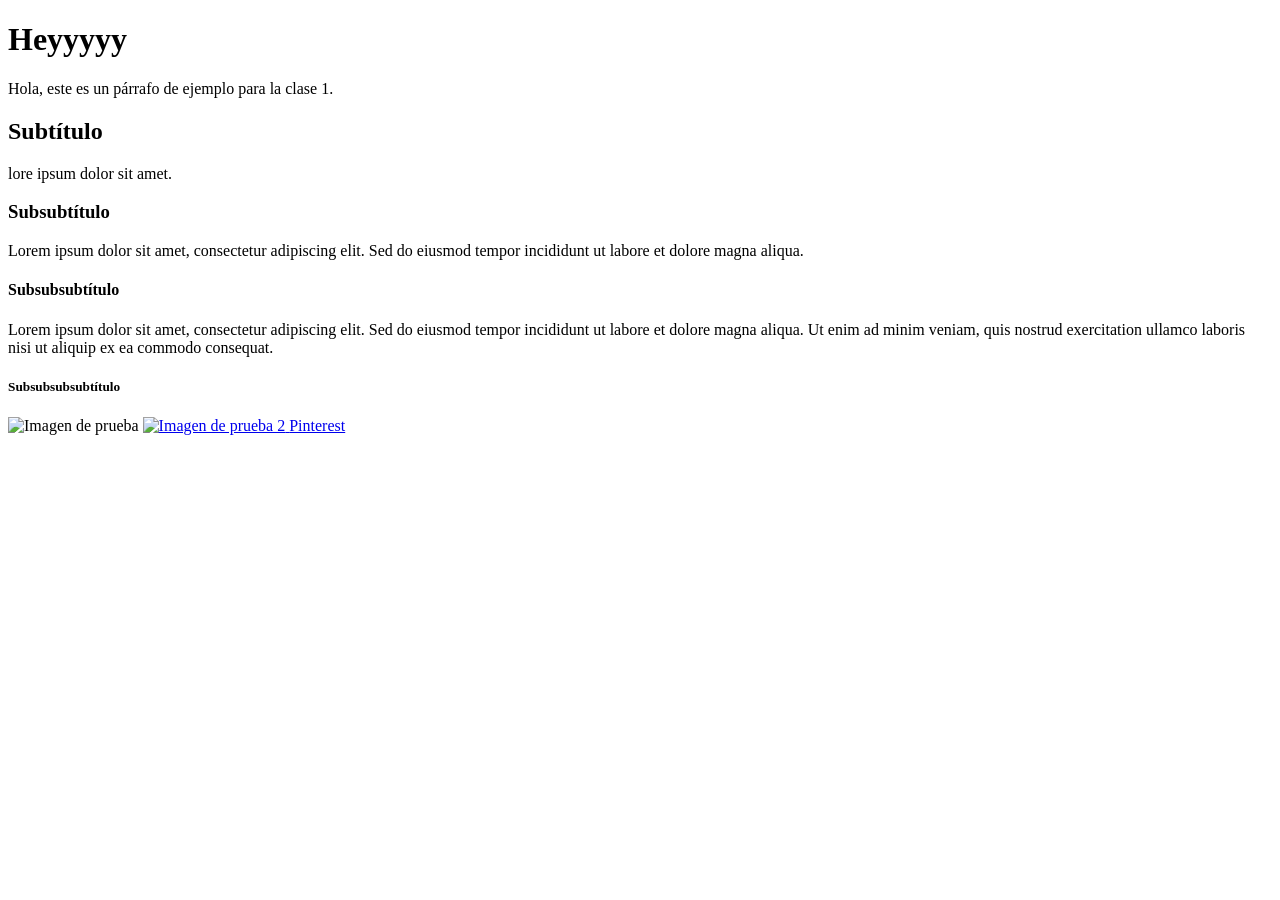
==== index.html @ b9ccfe82 "first commit" ====
<!DOCTYPE html>
<html lang="en">
<head>
    <meta charset="UTF-8">
    <meta name="viewport" content="width=device-width, initial-scale=1.0">
    <title>Document</title>
</head>
<body>
    <h1>Heyyyyy</h1>
    <p>Hola, este es un párrafo de ejemplo para la clase 1.</p>
    <h2>Subtítulo</h2>
    <p>lore ipsum dolor sit amet.</p>
    <h3>Subsubtítulo</h3>
    <p>Lorem ipsum dolor sit amet, consectetur adipiscing elit. Sed do eiusmod tempor incididunt ut labore et dolore magna aliqua.</p>
    <h4>Subsubsubtítulo</h4>
    <p>Lorem ipsum dolor sit amet, consectetur adipiscing elit. Sed do eiusmod tempor incididunt ut labore et dolore magna aliqua. Ut enim ad minim veniam, quis nostrud exercitation ullamco laboris nisi ut aliquip ex ea commodo consequat.</p>
    <h5>Subsubsubsubtítulo</h5>
    <img height="500" src="test.jpg" alt="Imagen de prueba">
    <a href="https://es.pinterest.com/">
        <img width="300" src="https://encrypted-tbn0.gstatic.com/images?q=tbn:ANd9GcRj9sYQWAzDIJSI_hVTev1TAy3jTe9zowoDrAEX__aL2Amp88CDdwnCQYc&s=10" alt="Imagen de prueba 2">
    </a>
    <!-- Comentario: Este es un comentario de ejemplo -->
     <a href="https://es.pinterest.com/">Pinterest</a>
</body>
</html>
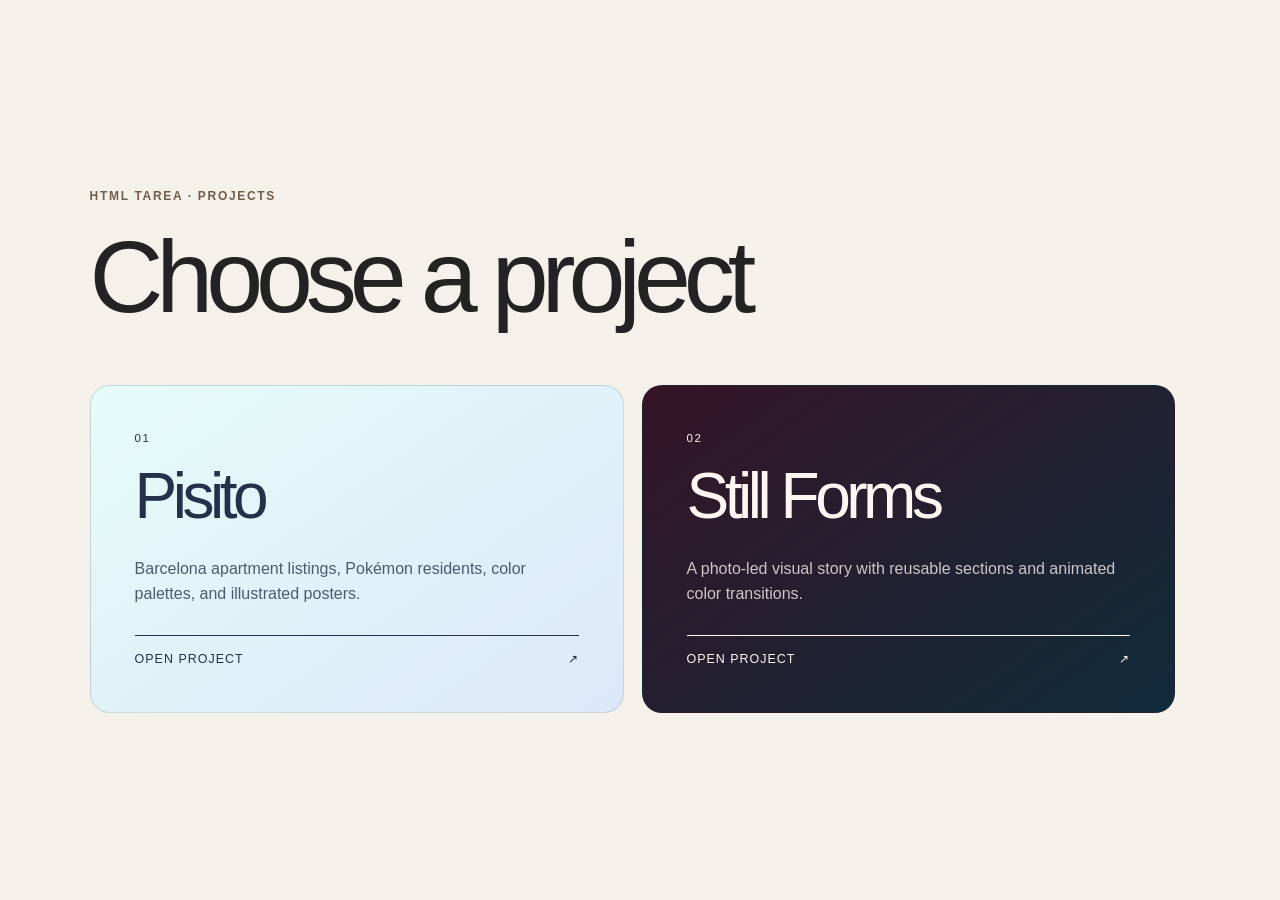
==== commit 33d4785b: "projects division, components, new library, new project" ====
--- a/index.html
+++ b/index.html
@@ -1,25 +1,35 @@
-<!DOCTYPE html>
-<html lang="en">
-<head>
-    <meta charset="UTF-8">
-    <meta name="viewport" content="width=device-width, initial-scale=1.0">
-    <title>Document</title>
-</head>
-<body>
-    <h1>Heyyyyy</h1>
-    <p>Hola, este es un párrafo de ejemplo para la clase 1.</p>
-    <h2>Subtítulo</h2>
-    <p>lore ipsum dolor sit amet.</p>
-    <h3>Subsubtítulo</h3>
-    <p>Lorem ipsum dolor sit amet, consectetur adipiscing elit. Sed do eiusmod tempor incididunt ut labore et dolore magna aliqua.</p>
-    <h4>Subsubsubtítulo</h4>
-    <p>Lorem ipsum dolor sit amet, consectetur adipiscing elit. Sed do eiusmod tempor incididunt ut labore et dolore magna aliqua. Ut enim ad minim veniam, quis nostrud exercitation ullamco laboris nisi ut aliquip ex ea commodo consequat.</p>
-    <h5>Subsubsubsubtítulo</h5>
-    <img height="500" src="test.jpg" alt="Imagen de prueba">
-    <a href="https://es.pinterest.com/">
-        <img width="300" src="https://encrypted-tbn0.gstatic.com/images?q=tbn:ANd9GcRj9sYQWAzDIJSI_hVTev1TAy3jTe9zowoDrAEX__aL2Amp88CDdwnCQYc&s=10" alt="Imagen de prueba 2">
-    </a>
-    <!-- Comentario: Este es un comentario de ejemplo -->
-     <a href="https://es.pinterest.com/">Pinterest</a>
-</body>
-</html>+<!doctype html>
+<html lang="en">
+  <head>
+    <meta charset="UTF-8" />
+    <meta name="viewport" content="width=device-width, initial-scale=1.0" />
+    <meta name="theme-color" content="#f4f1ea" />
+    <title>HTML Tarea — Projects</title>
+    <link rel="stylesheet" href="shared/css/home.css" />
+  </head>
+  <body>
+    <main class="project-index">
+      <p class="eyebrow">HTML Tarea · Projects</p>
+      <h1>Choose a project</h1>
+      <div class="project-list">
+        <a class="project-card project-pisito" href="projects/pisito/index.html">
+          <span class="project-number">01</span>
+          <span class="project-name">Pisito</span>
+          <span class="project-description">
+            Barcelona apartment listings, Pokémon residents, color palettes, and illustrated
+            posters.
+          </span>
+          <span class="project-link">Open project <span aria-hidden="true">↗</span></span>
+        </a>
+        <a class="project-card project-still-forms" href="projects/still-forms/index.html">
+          <span class="project-number">02</span>
+          <span class="project-name">Still Forms</span>
+          <span class="project-description">
+            A photo-led visual story with reusable sections and animated color transitions.
+          </span>
+          <span class="project-link">Open project <span aria-hidden="true">↗</span></span>
+        </a>
+      </div>
+    </main>
+  </body>
+</html>
--- a/shared/css/home.css
+++ b/shared/css/home.css
@@ -0,0 +1,125 @@
+@import url("./reset.css");
+
+:root {
+  color-scheme: light;
+  font-family: "Helvetica Neue", Helvetica, Arial, sans-serif;
+  color: #242323;
+  background: #f4f1ea;
+  font-synthesis: none;
+  text-rendering: optimizeLegibility;
+}
+
+body {
+  display: grid;
+  min-height: 100svh;
+  padding: clamp(24px, 7vw, 100px);
+  place-items: center;
+}
+
+.project-index {
+  width: min(100%, 1100px);
+}
+
+.eyebrow {
+  margin-bottom: 16px;
+  color: #725d4b;
+  font-size: 0.75rem;
+  font-weight: 600;
+  letter-spacing: 0.14em;
+  text-transform: uppercase;
+}
+
+h1 {
+  margin-bottom: clamp(28px, 5vw, 52px);
+  font-size: clamp(2.8rem, 8vw, 6.5rem);
+  font-weight: 400;
+  letter-spacing: -0.07em;
+}
+
+.project-list {
+  display: grid;
+  grid-template-columns: repeat(2, minmax(0, 1fr));
+  gap: 18px;
+}
+
+.project-card {
+  display: flex;
+  min-height: 320px;
+  padding: clamp(24px, 4vw, 44px);
+  flex-direction: column;
+  align-items: flex-start;
+  border: 1px solid rgb(36 35 35 / 14%);
+  border-radius: 20px;
+  text-decoration: none;
+  transition: transform 180ms ease, box-shadow 180ms ease;
+}
+
+.project-card:hover,
+.project-card:focus-visible {
+  transform: translateY(-5px);
+  box-shadow: 0 18px 40px rgb(36 35 35 / 12%);
+}
+
+.project-card:focus-visible {
+  outline: 3px solid #333;
+  outline-offset: 4px;
+}
+
+.project-pisito {
+  color: #25304a;
+  background: linear-gradient(145deg, #e5fcf8, #dce8fa);
+}
+
+.project-still-forms {
+  color: #fff5f1;
+  background: linear-gradient(145deg, #351426, #102c3b);
+}
+
+.project-number {
+  font-size: 0.72rem;
+  letter-spacing: 0.14em;
+}
+
+.project-name {
+  margin-top: auto;
+  font-size: clamp(2.3rem, 5vw, 4.5rem);
+  letter-spacing: -0.07em;
+}
+
+.project-description {
+  max-width: 34rem;
+  margin-top: 12px;
+  line-height: 1.6;
+  opacity: 0.78;
+}
+
+.project-link {
+  display: flex;
+  width: 100%;
+  margin-top: 28px;
+  padding-top: 14px;
+  align-items: center;
+  justify-content: space-between;
+  border-top: 1px solid currentColor;
+  font-size: 0.78rem;
+  letter-spacing: 0.08em;
+  text-transform: uppercase;
+}
+
+@media (max-width: 640px) {
+  .project-list {
+    grid-template-columns: 1fr;
+  }
+
+  .project-card {
+    min-height: 260px;
+  }
+}
+
+@media (prefers-reduced-motion: reduce) {
+  *,
+  *::before,
+  *::after {
+    transition-duration: 0.01ms !important;
+  }
+}
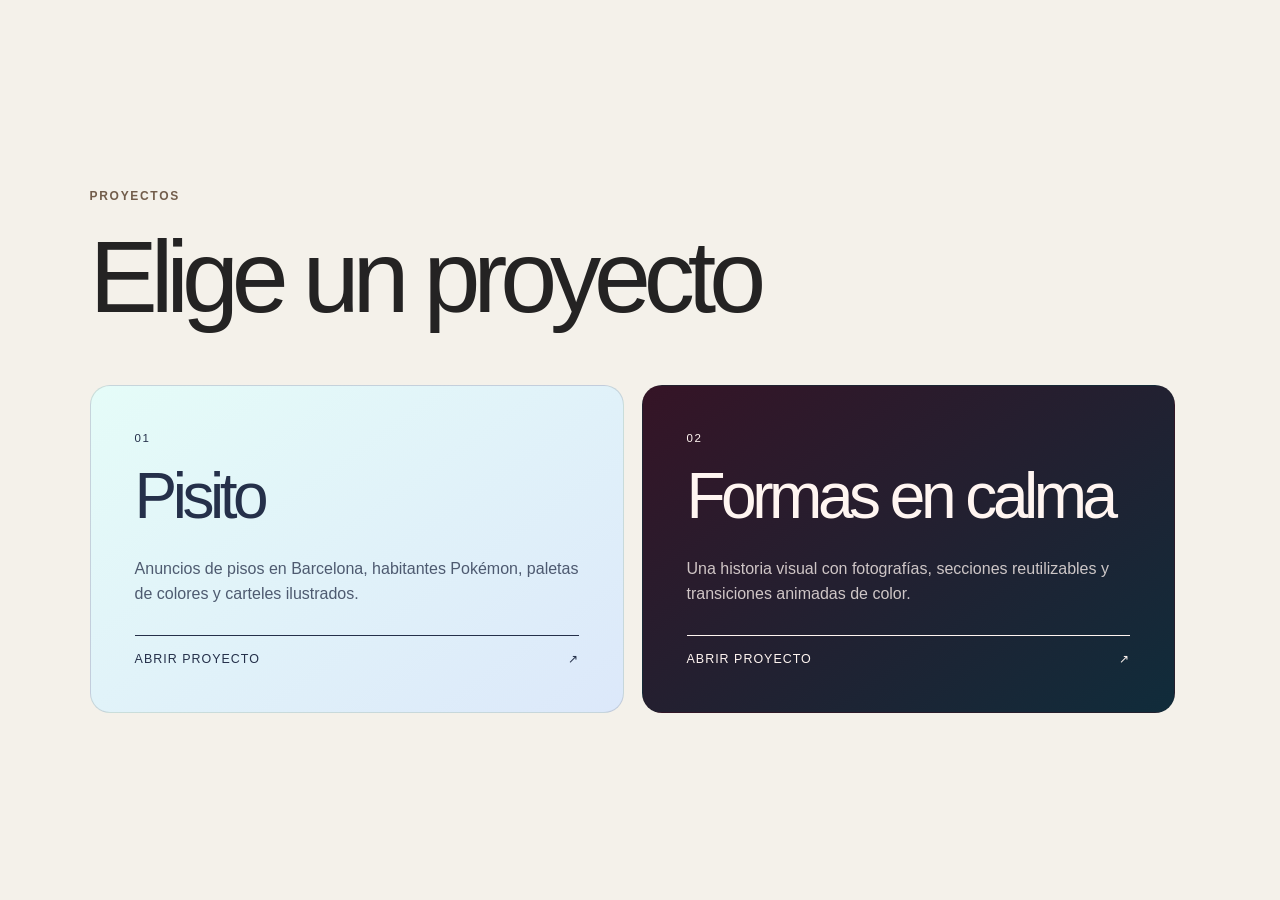
==== commit 47722a42: "Spanish translation" ====
--- a/index.html
+++ b/index.html
@@ -1,33 +1,34 @@
 <!doctype html>
-<html lang="en">
+<html lang="es">
   <head>
     <meta charset="UTF-8" />
     <meta name="viewport" content="width=device-width, initial-scale=1.0" />
     <meta name="theme-color" content="#f4f1ea" />
-    <title>HTML Tarea — Projects</title>
+    <title>Proyectos</title>
     <link rel="stylesheet" href="shared/css/home.css" />
   </head>
   <body>
     <main class="project-index">
-      <p class="eyebrow">HTML Tarea · Projects</p>
-      <h1>Choose a project</h1>
+      <p class="eyebrow">Proyectos</p>
+      <h1>Elige un proyecto</h1>
       <div class="project-list">
         <a class="project-card project-pisito" href="projects/pisito/index.html">
           <span class="project-number">01</span>
           <span class="project-name">Pisito</span>
           <span class="project-description">
-            Barcelona apartment listings, Pokémon residents, color palettes, and illustrated
-            posters.
+            Anuncios de pisos en Barcelona, habitantes Pokémon, paletas de colores y carteles
+            ilustrados.
           </span>
-          <span class="project-link">Open project <span aria-hidden="true">↗</span></span>
+          <span class="project-link">Abrir proyecto <span aria-hidden="true">↗</span></span>
         </a>
         <a class="project-card project-still-forms" href="projects/still-forms/index.html">
           <span class="project-number">02</span>
-          <span class="project-name">Still Forms</span>
+          <span class="project-name">Formas en calma</span>
           <span class="project-description">
-            A photo-led visual story with reusable sections and animated color transitions.
+            Una historia visual con fotografías, secciones reutilizables y transiciones animadas
+            de color.
           </span>
-          <span class="project-link">Open project <span aria-hidden="true">↗</span></span>
+          <span class="project-link">Abrir proyecto <span aria-hidden="true">↗</span></span>
         </a>
       </div>
     </main>
